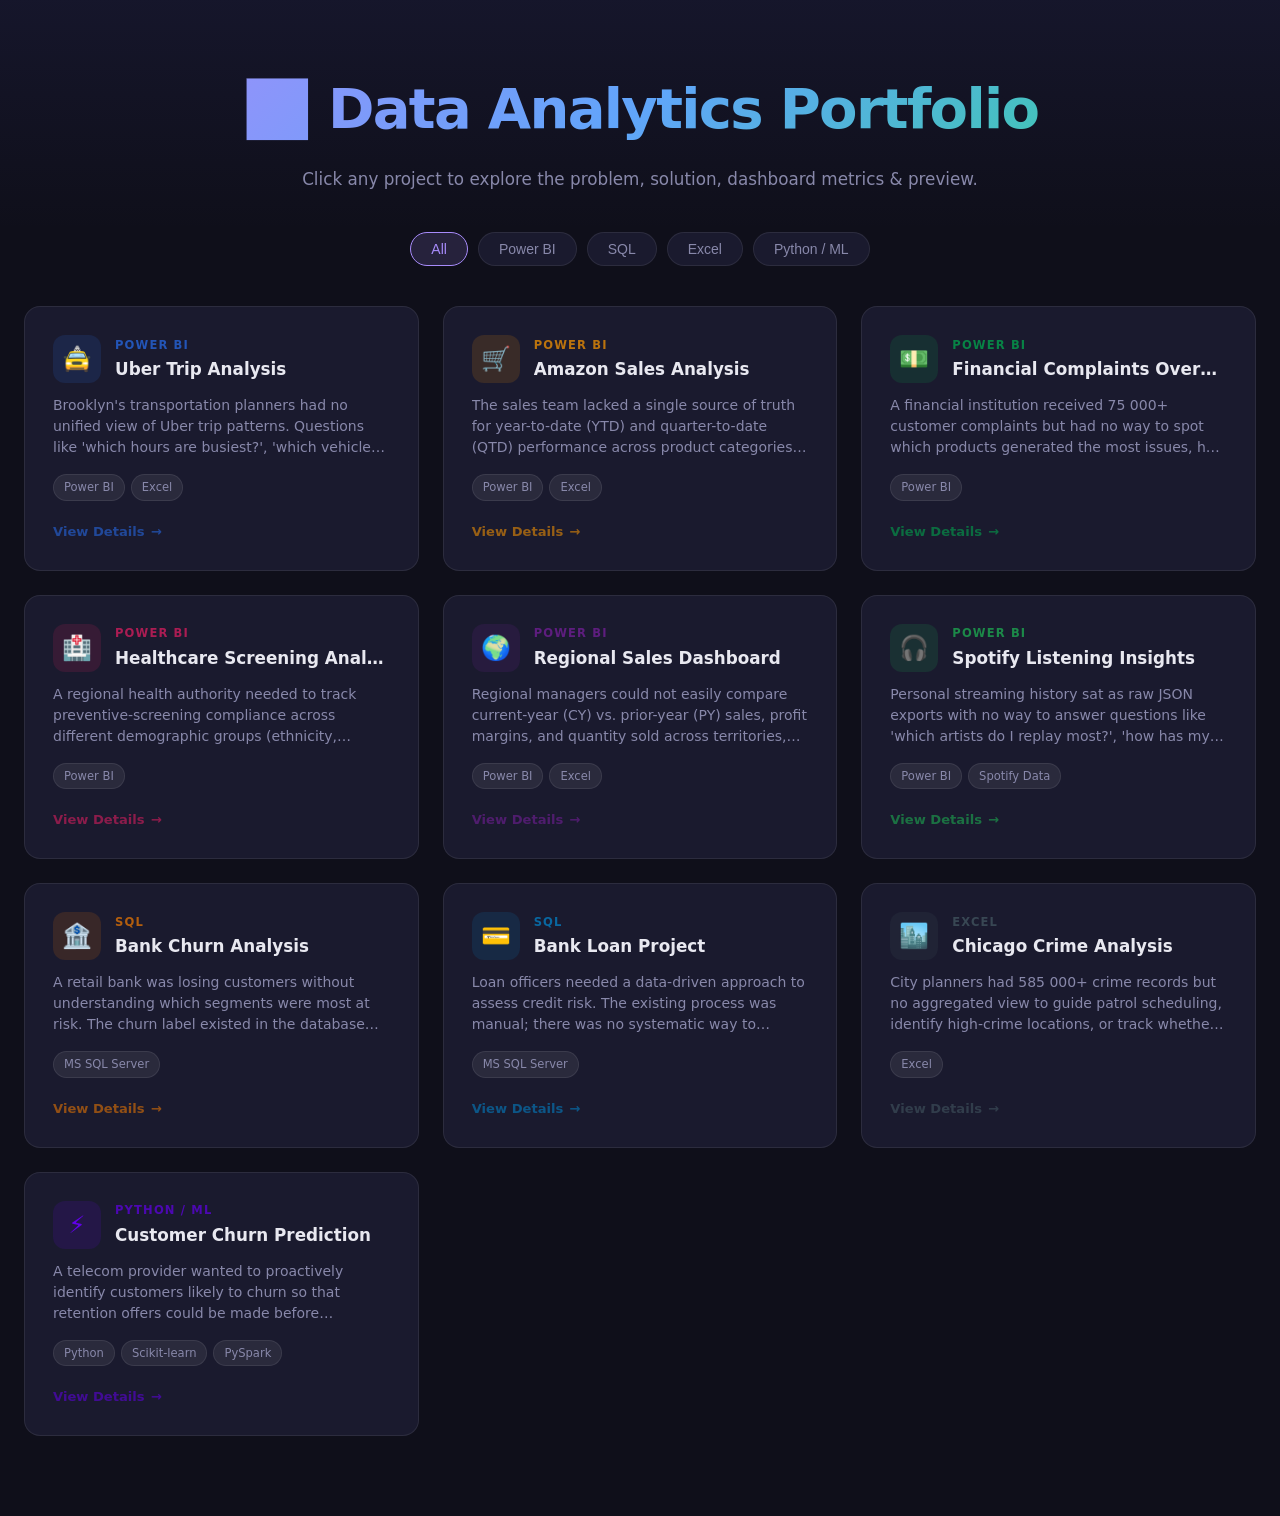
==== index.html @ 2eb37be5 "Add interactive project detail view with problem/solution/dashboard/image sections - index.html: por" ====
<!DOCTYPE html>
<html lang="en">
<head>
  <meta charset="UTF-8" />
  <meta name="viewport" content="width=device-width, initial-scale=1.0" />
  <title>Data Analytics Portfolio</title>
  <link rel="stylesheet" href="styles.css" />
</head>
<body>

  <!-- ── Site Header ─────────────────────────────────────────────── -->
  <header class="site-header">
    <h1>📊 Data Analytics Portfolio</h1>
    <p>Click any project to explore the problem, solution, dashboard metrics &amp; preview.</p>
  </header>

  <!-- ── Category Filter ─────────────────────────────────────────── -->
  <nav class="filter-bar" id="filterBar">
    <button class="filter-btn active" data-cat="All">All</button>
    <button class="filter-btn" data-cat="Power BI">Power BI</button>
    <button class="filter-btn" data-cat="SQL">SQL</button>
    <button class="filter-btn" data-cat="Excel">Excel</button>
    <button class="filter-btn" data-cat="Python / ML">Python / ML</button>
  </nav>

  <!-- ── Projects Grid ────────────────────────────────────────────── -->
  <main class="projects-grid" id="projectsGrid"></main>

  <!-- ── Detail Overlay ──────────────────────────────────────────── -->
  <div class="detail-overlay" id="detailOverlay" role="dialog" aria-modal="true" aria-label="Project detail">
    <div class="detail-panel" id="detailPanel">

      <!-- Header -->
      <div class="detail-header" id="detailHeader">
        <div class="detail-header-top">
          <div class="detail-icon" id="detailIcon"></div>
          <div class="detail-title-block">
            <div class="detail-category" id="detailCategory"></div>
            <div class="detail-title" id="detailTitle"></div>
          </div>
        </div>
        <div class="detail-tools" id="detailTools"></div>
        <button class="close-btn" id="closeBtn" aria-label="Close">✕</button>
      </div>

      <!-- Body -->
      <div class="detail-body">

        <!-- 1. The Problem -->
        <div class="detail-section">
          <div class="detail-section-label">
            <span class="dot" style="background:#f87171;"></span>
            The Problem
          </div>
          <div class="section-box" id="detailProblem"></div>
        </div>

        <!-- 2. How We Solved It -->
        <div class="detail-section">
          <div class="detail-section-label">
            <span class="dot" style="background:#34d399;"></span>
            How We Solved It
          </div>
          <div class="section-box" id="detailSolution"></div>
        </div>

        <!-- 3. Dashboard Metrics -->
        <div class="detail-section">
          <div class="detail-section-label">
            <span class="dot" style="background:#60a5fa;"></span>
            Dashboard Metrics
          </div>
          <div class="stats-grid" id="detailDashboard"></div>
        </div>

        <!-- 4. Dashboard Image -->
        <div class="detail-image-wrap" id="detailImageWrap">
          <img class="detail-image" id="detailImage" src="" alt="Dashboard preview"
               onerror="this.parentElement.innerHTML = '<div class=\'image-fallback\'><span style=\'font-size:2.5rem\'>🖼️</span><span>Dashboard image not available</span></div>';" />
        </div>

      </div><!-- /detail-body -->
    </div><!-- /detail-panel -->
  </div><!-- /detail-overlay -->

  <script src="projects.js"></script>
  <script src="app.js"></script>
</body>
</html>
---- styles.css ----
/* ── Reset & base ─────────────────────────────────────────────────────────── */
*, *::before, *::after { box-sizing: border-box; margin: 0; padding: 0; }

:root {
  --bg: #0f0f1a;
  --surface: #1a1a2e;
  --surface2: #16213e;
  --border: rgba(255,255,255,0.08);
  --text: #e8e8f0;
  --muted: #8888aa;
  --radius: 16px;
  --transition: 0.35s cubic-bezier(0.4,0,0.2,1);
}

html { scroll-behavior: smooth; }

body {
  background: var(--bg);
  color: var(--text);
  font-family: 'Inter', 'Segoe UI', system-ui, sans-serif;
  min-height: 100vh;
  line-height: 1.6;
}

/* ── Header ──────────────────────────────────────────────────────────────── */
.site-header {
  text-align: center;
  padding: 64px 24px 40px;
  background: linear-gradient(180deg, rgba(99,102,241,0.08) 0%, transparent 100%);
}

.site-header h1 {
  font-size: clamp(2rem, 5vw, 3.5rem);
  font-weight: 800;
  letter-spacing: -0.03em;
  background: linear-gradient(135deg, #a78bfa, #60a5fa, #34d399);
  -webkit-background-clip: text;
  -webkit-text-fill-color: transparent;
  background-clip: text;
}

.site-header p {
  color: var(--muted);
  margin-top: 12px;
  font-size: 1.05rem;
}

/* ── Filter tabs ─────────────────────────────────────────────────────────── */
.filter-bar {
  display: flex;
  flex-wrap: wrap;
  gap: 10px;
  justify-content: center;
  padding: 0 24px 40px;
}

.filter-btn {
  background: var(--surface);
  border: 1px solid var(--border);
  color: var(--muted);
  padding: 8px 20px;
  border-radius: 50px;
  cursor: pointer;
  font-size: 0.875rem;
  font-weight: 500;
  transition: var(--transition);
}

.filter-btn:hover,
.filter-btn.active {
  background: rgba(167,139,250,0.15);
  border-color: #a78bfa;
  color: #a78bfa;
}

/* ── Project grid ────────────────────────────────────────────────────────── */
.projects-grid {
  display: grid;
  grid-template-columns: repeat(auto-fill, minmax(300px, 1fr));
  gap: 24px;
  max-width: 1280px;
  margin: 0 auto;
  padding: 0 24px 80px;
}

/* ── Project card ────────────────────────────────────────────────────────── */
.project-card {
  background: var(--surface);
  border: 1px solid var(--border);
  border-radius: var(--radius);
  padding: 28px;
  cursor: pointer;
  transition: var(--transition);
  position: relative;
  overflow: hidden;
  display: flex;
  flex-direction: column;
  gap: 12px;
}

.project-card::before {
  content: '';
  position: absolute;
  inset: 0;
  opacity: 0;
  transition: opacity var(--transition);
  border-radius: var(--radius);
}

.project-card:hover {
  transform: translateY(-6px);
  border-color: rgba(167,139,250,0.4);
  box-shadow: 0 20px 60px rgba(0,0,0,0.4), 0 0 0 1px rgba(167,139,250,0.2);
}

.project-card:hover::before { opacity: 1; }

.card-top {
  display: flex;
  align-items: center;
  gap: 14px;
}

.card-icon {
  width: 48px;
  height: 48px;
  border-radius: 12px;
  display: flex;
  align-items: center;
  justify-content: center;
  font-size: 1.5rem;
  flex-shrink: 0;
}

.card-meta { flex: 1; min-width: 0; }

.card-category {
  font-size: 0.72rem;
  font-weight: 600;
  text-transform: uppercase;
  letter-spacing: 0.1em;
  opacity: 0.7;
  margin-bottom: 2px;
}

.card-title {
  font-size: 1.05rem;
  font-weight: 700;
  white-space: nowrap;
  overflow: hidden;
  text-overflow: ellipsis;
}

.card-description {
  color: var(--muted);
  font-size: 0.875rem;
  line-height: 1.5;
  flex: 1;
  display: -webkit-box;
  -webkit-line-clamp: 3;
  -webkit-box-orient: vertical;
  overflow: hidden;
}

.card-tools {
  display: flex;
  flex-wrap: wrap;
  gap: 6px;
  margin-top: 4px;
}

.tool-tag {
  background: rgba(255,255,255,0.07);
  border: 1px solid var(--border);
  color: var(--muted);
  font-size: 0.72rem;
  padding: 3px 10px;
  border-radius: 50px;
}

.card-cta {
  margin-top: 8px;
  font-size: 0.82rem;
  font-weight: 600;
  display: flex;
  align-items: center;
  gap: 6px;
  opacity: 0.55;
  transition: opacity var(--transition);
}

.project-card:hover .card-cta { opacity: 1; }

/* ── DETAIL OVERLAY ──────────────────────────────────────────────────────── */
.detail-overlay {
  position: fixed;
  inset: 0;
  z-index: 1000;
  display: flex;
  align-items: flex-start;
  justify-content: center;
  overflow-y: auto;
  padding: 24px 16px;
  background: rgba(0,0,0,0.75);
  backdrop-filter: blur(6px);
  opacity: 0;
  pointer-events: none;
  transition: opacity var(--transition);
}

.detail-overlay.open {
  opacity: 1;
  pointer-events: all;
}

.detail-panel {
  background: var(--surface);
  border: 1px solid var(--border);
  border-radius: 24px;
  width: 100%;
  max-width: 820px;
  overflow: hidden;
  transform: translateY(40px) scale(0.97);
  transition: transform var(--transition);
  margin: auto;
}

.detail-overlay.open .detail-panel {
  transform: translateY(0) scale(1);
}

/* Panel header */
.detail-header {
  padding: 36px 40px 28px;
  position: relative;
  border-bottom: 1px solid var(--border);
}

.detail-header-top {
  display: flex;
  align-items: center;
  gap: 18px;
  margin-bottom: 16px;
}

.detail-icon {
  width: 64px;
  height: 64px;
  border-radius: 16px;
  display: flex;
  align-items: center;
  justify-content: center;
  font-size: 2rem;
  flex-shrink: 0;
}

.detail-title-block { flex: 1; }

.detail-category {
  font-size: 0.72rem;
  font-weight: 700;
  text-transform: uppercase;
  letter-spacing: 0.12em;
  opacity: 0.6;
  margin-bottom: 4px;
}

.detail-title {
  font-size: clamp(1.3rem, 3vw, 1.9rem);
  font-weight: 800;
  letter-spacing: -0.02em;
}

.detail-tools {
  display: flex;
  flex-wrap: wrap;
  gap: 8px;
}

.detail-tool-tag {
  background: rgba(255,255,255,0.06);
  border: 1px solid var(--border);
  color: var(--muted);
  font-size: 0.78rem;
  padding: 4px 14px;
  border-radius: 50px;
}

.close-btn {
  position: absolute;
  top: 20px;
  right: 20px;
  background: rgba(255,255,255,0.07);
  border: 1px solid var(--border);
  color: var(--text);
  width: 36px;
  height: 36px;
  border-radius: 50%;
  cursor: pointer;
  font-size: 1.1rem;
  display: flex;
  align-items: center;
  justify-content: center;
  transition: background var(--transition);
}

.close-btn:hover { background: rgba(255,255,255,0.14); }

/* Panel body */
.detail-body { padding: 0 40px 40px; }

/* Section block */
.detail-section {
  margin-top: 36px;
}

.detail-section-label {
  display: flex;
  align-items: center;
  gap: 10px;
  font-size: 0.72rem;
  font-weight: 700;
  text-transform: uppercase;
  letter-spacing: 0.14em;
  color: var(--muted);
  margin-bottom: 14px;
}

.detail-section-label .dot {
  width: 6px;
  height: 6px;
  border-radius: 50%;
}

.section-box {
  background: var(--surface2);
  border: 1px solid var(--border);
  border-radius: 14px;
  padding: 22px 24px;
  color: var(--text);
  font-size: 0.95rem;
  line-height: 1.75;
}

/* Dashboard stats row */
.stats-grid {
  display: grid;
  grid-template-columns: repeat(auto-fit, minmax(160px, 1fr));
  gap: 14px;
}

.stat-card {
  background: var(--surface2);
  border: 1px solid var(--border);
  border-radius: 14px;
  padding: 20px 18px;
  text-align: center;
  position: relative;
  overflow: hidden;
}

.stat-card::after {
  content: '';
  position: absolute;
  bottom: 0;
  left: 0;
  right: 0;
  height: 3px;
}

.stat-value {
  font-size: 1.65rem;
  font-weight: 800;
  letter-spacing: -0.02em;
  margin-bottom: 4px;
}

.stat-label {
  font-size: 0.75rem;
  color: var(--muted);
  font-weight: 500;
}

/* Dashboard image */
.detail-image-wrap {
  margin-top: 36px;
  border-radius: 16px;
  overflow: hidden;
  border: 1px solid var(--border);
  position: relative;
}

.detail-image-wrap::before {
  content: 'Dashboard Preview';
  position: absolute;
  top: 14px;
  left: 14px;
  background: rgba(0,0,0,0.6);
  color: #fff;
  font-size: 0.72rem;
  font-weight: 600;
  letter-spacing: 0.08em;
  text-transform: uppercase;
  padding: 4px 12px;
  border-radius: 50px;
  z-index: 1;
  backdrop-filter: blur(4px);
}

.detail-image {
  width: 100%;
  display: block;
  max-height: 420px;
  object-fit: cover;
  object-position: top;
  transition: transform 0.6s ease;
}

.detail-image-wrap:hover .detail-image { transform: scale(1.02); }

.image-fallback {
  width: 100%;
  height: 240px;
  display: flex;
  align-items: center;
  justify-content: center;
  flex-direction: column;
  gap: 12px;
  color: var(--muted);
  background: var(--surface2);
}

/* ── Responsive ──────────────────────────────────────────────────────────── */
@media (max-width: 600px) {
  .detail-header,
  .detail-body { padding-left: 24px; padding-right: 24px; }
  .stats-grid { grid-template-columns: 1fr 1fr; }
  .detail-header-top { flex-wrap: wrap; }
}
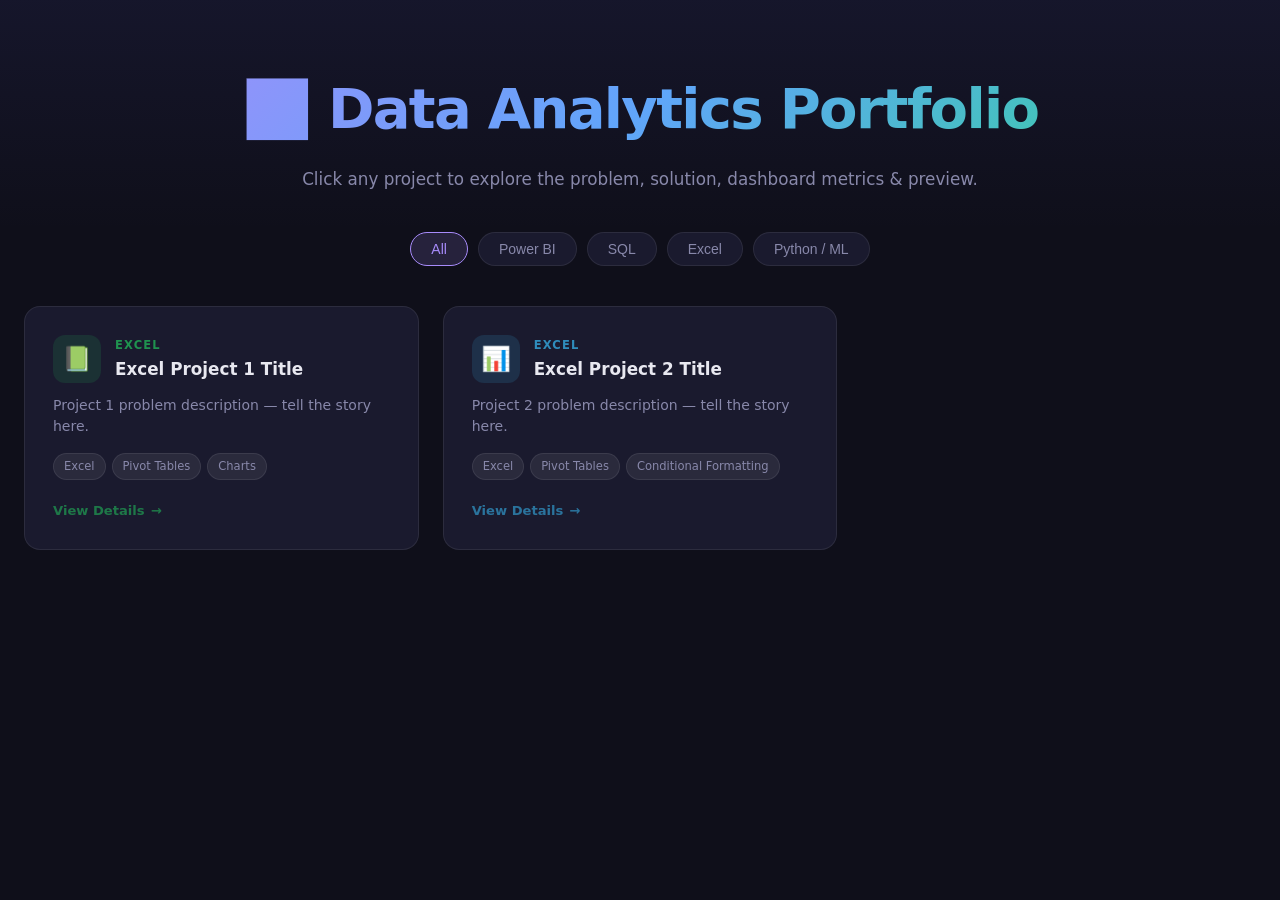
==== commit 1f7590c2: "Restructure detail view: Problem → Dataset → Dashboard → Conclusion - Renamed "How We Solved It" sec" ====
--- a/index.html
+++ b/index.html
@@ -52,23 +52,23 @@
             <span class="dot" style="background:#f87171;"></span>
             The Problem
           </div>
-          <div class="section-box" id="detailProblem"></div>
+          <div class="section-box story-box" id="detailProblem"></div>
         </div>
 
-        <!-- 2. How We Solved It -->
+        <!-- 2. Dataset -->
         <div class="detail-section">
           <div class="detail-section-label">
-            <span class="dot" style="background:#34d399;"></span>
-            How We Solved It
+            <span class="dot" style="background:#fb923c;"></span>
+            Dataset
           </div>
-          <div class="section-box" id="detailSolution"></div>
+          <div class="section-box" id="detailDataset"></div>
         </div>
 
-        <!-- 3. Dashboard Metrics -->
+        <!-- 3. Dashboard -->
         <div class="detail-section">
           <div class="detail-section-label">
             <span class="dot" style="background:#60a5fa;"></span>
-            Dashboard Metrics
+            Dashboard
           </div>
           <div class="stats-grid" id="detailDashboard"></div>
         </div>
@@ -79,6 +79,15 @@
                onerror="this.parentElement.innerHTML = '<div class=\'image-fallback\'><span style=\'font-size:2.5rem\'>🖼️</span><span>Dashboard image not available</span></div>';" />
         </div>
 
+        <!-- 5. Conclusion -->
+        <div class="detail-section">
+          <div class="detail-section-label">
+            <span class="dot" style="background:#34d399;"></span>
+            Conclusion
+          </div>
+          <div class="section-box" id="detailConclusion"></div>
+        </div>
+
       </div><!-- /detail-body -->
     </div><!-- /detail-panel -->
   </div><!-- /detail-overlay -->
--- a/styles.css
+++ b/styles.css
@@ -340,6 +340,15 @@
   color: var(--text);
   font-size: 0.95rem;
   line-height: 1.75;
+}
+
+/* Story-style problem box — slightly larger text, italic quote feel */
+.story-box {
+  font-size: 1rem;
+  line-height: 1.85;
+  border-left: 3px solid #f87171;
+  font-style: italic;
+  color: #d1d1e0;
 }
 
 /* Dashboard stats row */
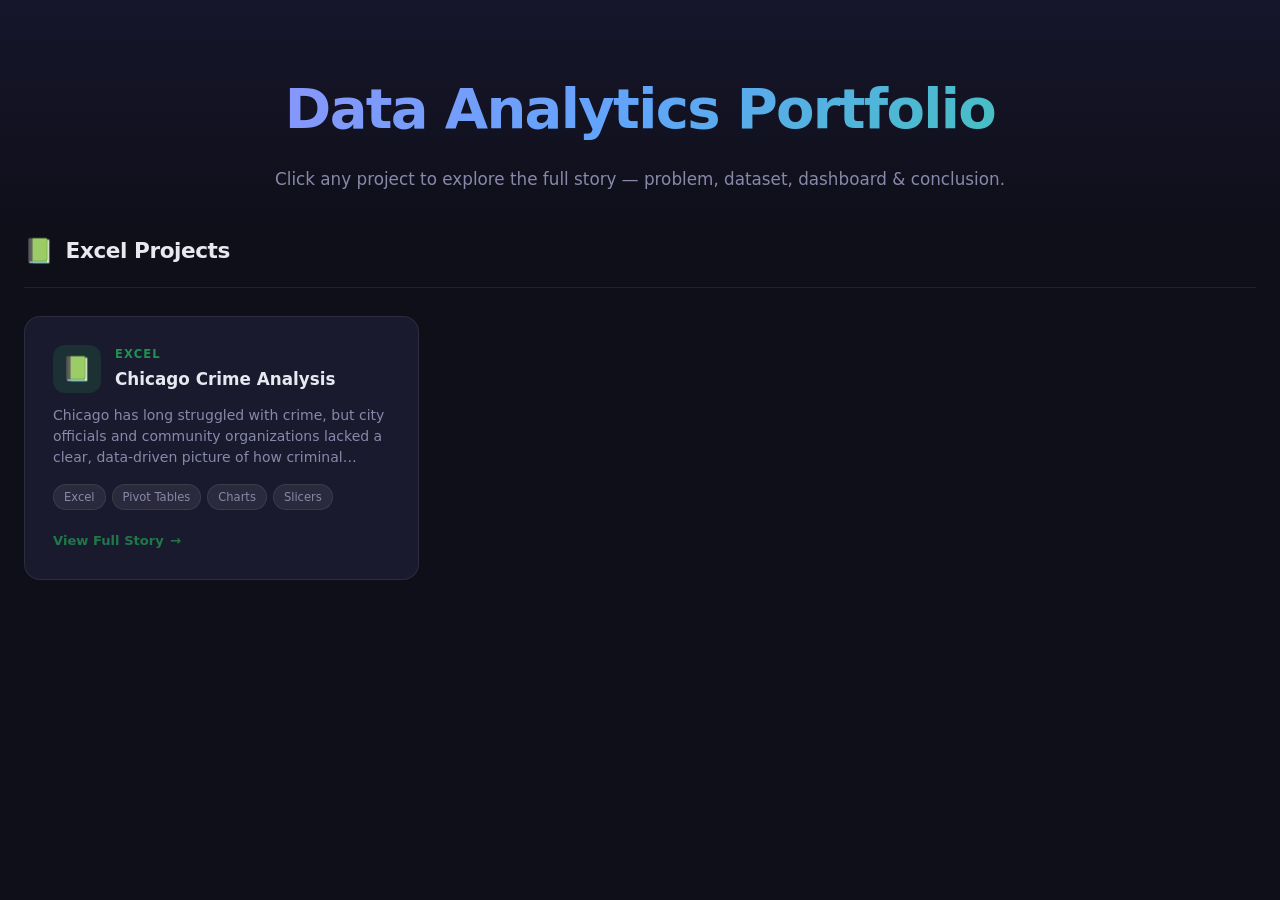
==== commit cacc2d4d: "Redesign portfolio: category sections, remove filter bar, add Chicago Crime Analysis - Removed filte" ====
--- a/index.html
+++ b/index.html
@@ -10,21 +10,12 @@
 
   <!-- ── Site Header ─────────────────────────────────────────────── -->
   <header class="site-header">
-    <h1>📊 Data Analytics Portfolio</h1>
-    <p>Click any project to explore the problem, solution, dashboard metrics &amp; preview.</p>
+    <h1>Data Analytics Portfolio</h1>
+    <p>Click any project to explore the full story — problem, dataset, dashboard &amp; conclusion.</p>
   </header>
 
-  <!-- ── Category Filter ─────────────────────────────────────────── -->
-  <nav class="filter-bar" id="filterBar">
-    <button class="filter-btn active" data-cat="All">All</button>
-    <button class="filter-btn" data-cat="Power BI">Power BI</button>
-    <button class="filter-btn" data-cat="SQL">SQL</button>
-    <button class="filter-btn" data-cat="Excel">Excel</button>
-    <button class="filter-btn" data-cat="Python / ML">Python / ML</button>
-  </nav>
-
-  <!-- ── Projects Grid ────────────────────────────────────────────── -->
-  <main class="projects-grid" id="projectsGrid"></main>
+  <!-- ── Portfolio ────────────────────────────────────────────────── -->
+  <main class="portfolio-root" id="portfolioRoot"></main>
 
   <!-- ── Detail Overlay ──────────────────────────────────────────── -->
   <div class="detail-overlay" id="detailOverlay" role="dialog" aria-modal="true" aria-label="Project detail">
--- a/styles.css
+++ b/styles.css
@@ -45,42 +45,41 @@
   font-size: 1.05rem;
 }
 
-/* ── Filter tabs ─────────────────────────────────────────────────────────── */
-.filter-bar {
-  display: flex;
-  flex-wrap: wrap;
-  gap: 10px;
-  justify-content: center;
-  padding: 0 24px 40px;
-}
-
-.filter-btn {
-  background: var(--surface);
-  border: 1px solid var(--border);
-  color: var(--muted);
-  padding: 8px 20px;
-  border-radius: 50px;
-  cursor: pointer;
-  font-size: 0.875rem;
-  font-weight: 500;
-  transition: var(--transition);
-}
-
-.filter-btn:hover,
-.filter-btn.active {
-  background: rgba(167,139,250,0.15);
-  border-color: #a78bfa;
-  color: #a78bfa;
-}
-
-/* ── Project grid ────────────────────────────────────────────────────────── */
-.projects-grid {
+/* ── Portfolio root ───────────────────────────────────────────────────────── */
+.portfolio-root {
+  max-width: 1280px;
+  margin: 0 auto;
+  padding: 0 24px 100px;
+  display: flex;
+  flex-direction: column;
+  gap: 72px;
+}
+
+/* ── Category section ────────────────────────────────────────────────────── */
+.category-section {}
+
+.category-heading {
+  display: flex;
+  align-items: center;
+  gap: 12px;
+  font-size: 1.35rem;
+  font-weight: 800;
+  letter-spacing: -0.02em;
+  color: var(--text);
+  margin-bottom: 28px;
+  padding-bottom: 16px;
+  border-bottom: 1px solid var(--border);
+}
+
+.cat-icon {
+  font-size: 1.5rem;
+}
+
+/* ── Category card grid ──────────────────────────────────────────────────── */
+.category-grid {
   display: grid;
   grid-template-columns: repeat(auto-fill, minmax(300px, 1fr));
   gap: 24px;
-  max-width: 1280px;
-  margin: 0 auto;
-  padding: 0 24px 80px;
 }
 
 /* ── Project card ────────────────────────────────────────────────────────── */
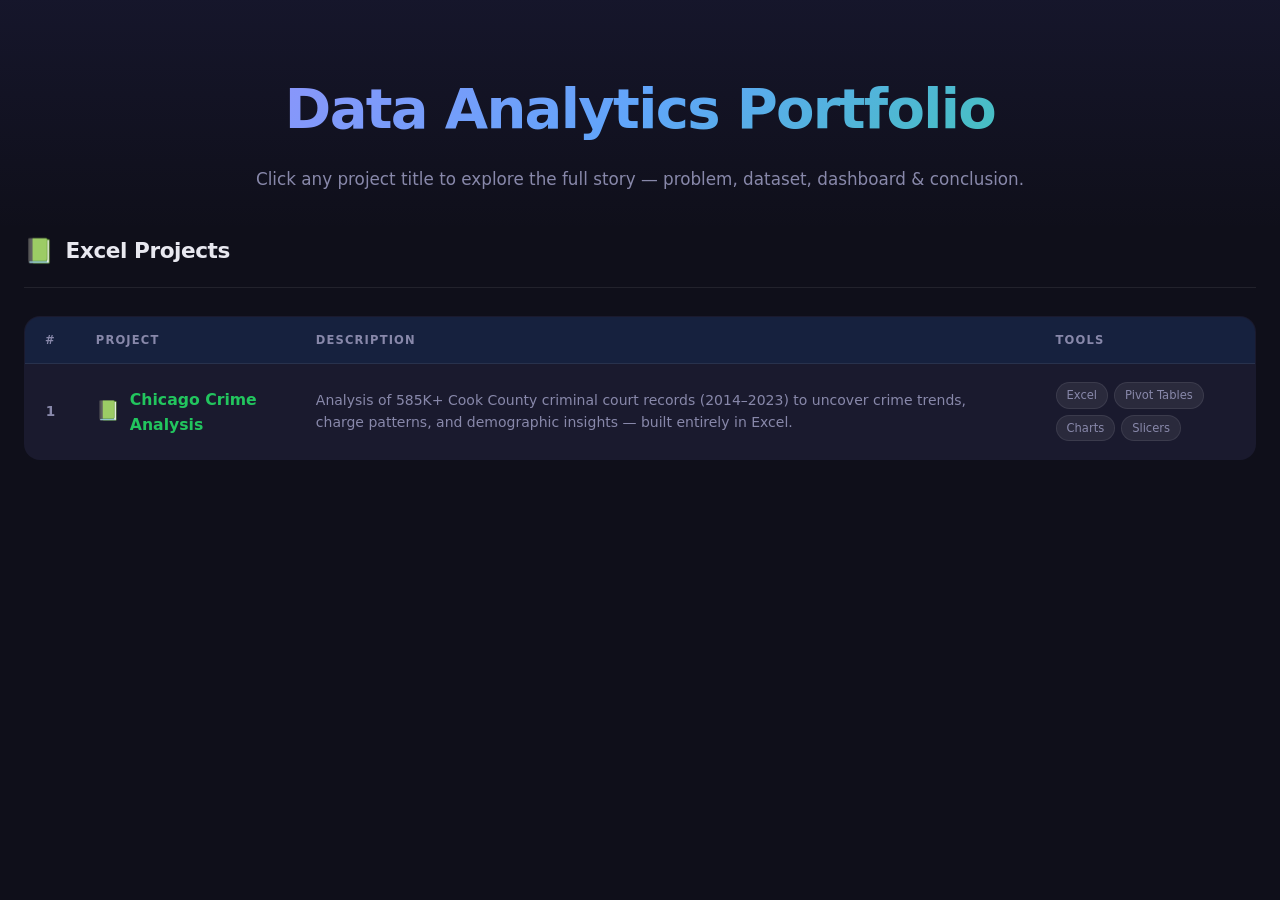
==== commit 8d05d2f8: "Add Excel project table layout and Chicago Crime Analysis detail page - Replaced card grid with a cl" ====
--- a/index.html
+++ b/index.html
@@ -11,78 +11,12 @@
   <!-- ── Site Header ─────────────────────────────────────────────── -->
   <header class="site-header">
     <h1>Data Analytics Portfolio</h1>
-    <p>Click any project to explore the full story — problem, dataset, dashboard &amp; conclusion.</p>
+    <p>Click any project title to explore the full story — problem, dataset, dashboard &amp; conclusion.</p>
   </header>
 
   <!-- ── Portfolio ────────────────────────────────────────────────── -->
   <main class="portfolio-root" id="portfolioRoot"></main>
 
-  <!-- ── Detail Overlay ──────────────────────────────────────────── -->
-  <div class="detail-overlay" id="detailOverlay" role="dialog" aria-modal="true" aria-label="Project detail">
-    <div class="detail-panel" id="detailPanel">
-
-      <!-- Header -->
-      <div class="detail-header" id="detailHeader">
-        <div class="detail-header-top">
-          <div class="detail-icon" id="detailIcon"></div>
-          <div class="detail-title-block">
-            <div class="detail-category" id="detailCategory"></div>
-            <div class="detail-title" id="detailTitle"></div>
-          </div>
-        </div>
-        <div class="detail-tools" id="detailTools"></div>
-        <button class="close-btn" id="closeBtn" aria-label="Close">✕</button>
-      </div>
-
-      <!-- Body -->
-      <div class="detail-body">
-
-        <!-- 1. The Problem -->
-        <div class="detail-section">
-          <div class="detail-section-label">
-            <span class="dot" style="background:#f87171;"></span>
-            The Problem
-          </div>
-          <div class="section-box story-box" id="detailProblem"></div>
-        </div>
-
-        <!-- 2. Dataset -->
-        <div class="detail-section">
-          <div class="detail-section-label">
-            <span class="dot" style="background:#fb923c;"></span>
-            Dataset
-          </div>
-          <div class="section-box" id="detailDataset"></div>
-        </div>
-
-        <!-- 3. Dashboard -->
-        <div class="detail-section">
-          <div class="detail-section-label">
-            <span class="dot" style="background:#60a5fa;"></span>
-            Dashboard
-          </div>
-          <div class="stats-grid" id="detailDashboard"></div>
-        </div>
-
-        <!-- 4. Dashboard Image -->
-        <div class="detail-image-wrap" id="detailImageWrap">
-          <img class="detail-image" id="detailImage" src="" alt="Dashboard preview"
-               onerror="this.parentElement.innerHTML = '<div class=\'image-fallback\'><span style=\'font-size:2.5rem\'>🖼️</span><span>Dashboard image not available</span></div>';" />
-        </div>
-
-        <!-- 5. Conclusion -->
-        <div class="detail-section">
-          <div class="detail-section-label">
-            <span class="dot" style="background:#34d399;"></span>
-            Conclusion
-          </div>
-          <div class="section-box" id="detailConclusion"></div>
-        </div>
-
-      </div><!-- /detail-body -->
-    </div><!-- /detail-panel -->
-  </div><!-- /detail-overlay -->
-
   <script src="projects.js"></script>
   <script src="app.js"></script>
 </body>
--- a/styles.css
+++ b/styles.css
@@ -56,8 +56,6 @@
 }
 
 /* ── Category section ────────────────────────────────────────────────────── */
-.category-section {}
-
 .category-heading {
   display: flex;
   align-items: center;
@@ -71,101 +69,85 @@
   border-bottom: 1px solid var(--border);
 }
 
-.cat-icon {
-  font-size: 1.5rem;
-}
+.cat-icon { font-size: 1.5rem; }
 
-/* ── Category card grid ──────────────────────────────────────────────────── */
-.category-grid {
-  display: grid;
-  grid-template-columns: repeat(auto-fill, minmax(300px, 1fr));
-  gap: 24px;
-}
-
-/* ── Project card ────────────────────────────────────────────────────────── */
-.project-card {
+/* ── Projects table ──────────────────────────────────────────────────────── */
+.projects-table {
+  width: 100%;
+  border-collapse: collapse;
   background: var(--surface);
   border: 1px solid var(--border);
   border-radius: var(--radius);
-  padding: 28px;
-  cursor: pointer;
-  transition: var(--transition);
-  position: relative;
-  overflow: hidden;
-  display: flex;
-  flex-direction: column;
-  gap: 12px;
-}
-
-.project-card::before {
-  content: '';
-  position: absolute;
-  inset: 0;
-  opacity: 0;
-  transition: opacity var(--transition);
-  border-radius: var(--radius);
-}
-
-.project-card:hover {
-  transform: translateY(-6px);
-  border-color: rgba(167,139,250,0.4);
-  box-shadow: 0 20px 60px rgba(0,0,0,0.4), 0 0 0 1px rgba(167,139,250,0.2);
-}
-
-.project-card:hover::before { opacity: 1; }
-
-.card-top {
-  display: flex;
-  align-items: center;
-  gap: 14px;
-}
-
-.card-icon {
-  width: 48px;
-  height: 48px;
-  border-radius: 12px;
-  display: flex;
-  align-items: center;
-  justify-content: center;
-  font-size: 1.5rem;
-  flex-shrink: 0;
-}
-
-.card-meta { flex: 1; min-width: 0; }
-
-.card-category {
-  font-size: 0.72rem;
-  font-weight: 600;
-  text-transform: uppercase;
-  letter-spacing: 0.1em;
-  opacity: 0.7;
-  margin-bottom: 2px;
-}
-
-.card-title {
-  font-size: 1.05rem;
-  font-weight: 700;
-  white-space: nowrap;
-  overflow: hidden;
-  text-overflow: ellipsis;
-}
-
-.card-description {
-  color: var(--muted);
-  font-size: 0.875rem;
-  line-height: 1.5;
-  flex: 1;
-  display: -webkit-box;
-  -webkit-line-clamp: 3;
-  -webkit-box-orient: vertical;
   overflow: hidden;
 }
 
-.card-tools {
+.projects-table thead tr {
+  background: var(--surface2);
+  border-bottom: 1px solid var(--border);
+}
+
+.projects-table th {
+  padding: 14px 20px;
+  text-align: left;
+  font-size: 0.72rem;
+  font-weight: 700;
+  text-transform: uppercase;
+  letter-spacing: 0.1em;
+  color: var(--muted);
+}
+
+.th-num  { width: 48px; }
+.th-title { width: 220px; }
+.th-desc  { }
+.th-tools { width: 220px; }
+
+.projects-table tbody tr {
+  border-bottom: 1px solid var(--border);
+  transition: background var(--transition);
+}
+
+.projects-table tbody tr:last-child { border-bottom: none; }
+
+.projects-table tbody tr:hover { background: rgba(255,255,255,0.03); }
+
+.projects-table td {
+  padding: 18px 20px;
+  vertical-align: middle;
+}
+
+.td-num {
+  color: var(--muted);
+  font-size: 0.85rem;
+  font-weight: 600;
+  text-align: center;
+}
+
+.td-title { }
+
+.proj-link {
+  display: flex;
+  align-items: center;
+  gap: 10px;
+  text-decoration: none;
+  font-weight: 700;
+  font-size: 0.98rem;
+  transition: opacity var(--transition);
+}
+
+.proj-link:hover { opacity: 0.8; text-decoration: underline; }
+
+.proj-icon-small { font-size: 1.2rem; flex-shrink: 0; }
+
+.td-desc {
+  color: var(--muted);
+  font-size: 0.875rem;
+  line-height: 1.55;
+}
+
+.td-tools {
   display: flex;
   flex-wrap: wrap;
   gap: 6px;
-  margin-top: 4px;
 }
 
 .tool-tag {
@@ -175,273 +157,17 @@
   font-size: 0.72rem;
   padding: 3px 10px;
   border-radius: 50px;
-}
-
-.card-cta {
-  margin-top: 8px;
-  font-size: 0.82rem;
-  font-weight: 600;
-  display: flex;
-  align-items: center;
-  gap: 6px;
-  opacity: 0.55;
-  transition: opacity var(--transition);
-}
-
-.project-card:hover .card-cta { opacity: 1; }
-
-/* ── DETAIL OVERLAY ──────────────────────────────────────────────────────── */
-.detail-overlay {
-  position: fixed;
-  inset: 0;
-  z-index: 1000;
-  display: flex;
-  align-items: flex-start;
-  justify-content: center;
-  overflow-y: auto;
-  padding: 24px 16px;
-  background: rgba(0,0,0,0.75);
-  backdrop-filter: blur(6px);
-  opacity: 0;
-  pointer-events: none;
-  transition: opacity var(--transition);
-}
-
-.detail-overlay.open {
-  opacity: 1;
-  pointer-events: all;
-}
-
-.detail-panel {
-  background: var(--surface);
-  border: 1px solid var(--border);
-  border-radius: 24px;
-  width: 100%;
-  max-width: 820px;
-  overflow: hidden;
-  transform: translateY(40px) scale(0.97);
-  transition: transform var(--transition);
-  margin: auto;
-}
-
-.detail-overlay.open .detail-panel {
-  transform: translateY(0) scale(1);
-}
-
-/* Panel header */
-.detail-header {
-  padding: 36px 40px 28px;
-  position: relative;
-  border-bottom: 1px solid var(--border);
-}
-
-.detail-header-top {
-  display: flex;
-  align-items: center;
-  gap: 18px;
-  margin-bottom: 16px;
-}
-
-.detail-icon {
-  width: 64px;
-  height: 64px;
-  border-radius: 16px;
-  display: flex;
-  align-items: center;
-  justify-content: center;
-  font-size: 2rem;
-  flex-shrink: 0;
-}
-
-.detail-title-block { flex: 1; }
-
-.detail-category {
-  font-size: 0.72rem;
-  font-weight: 700;
-  text-transform: uppercase;
-  letter-spacing: 0.12em;
-  opacity: 0.6;
-  margin-bottom: 4px;
-}
-
-.detail-title {
-  font-size: clamp(1.3rem, 3vw, 1.9rem);
-  font-weight: 800;
-  letter-spacing: -0.02em;
-}
-
-.detail-tools {
-  display: flex;
-  flex-wrap: wrap;
-  gap: 8px;
-}
-
-.detail-tool-tag {
-  background: rgba(255,255,255,0.06);
-  border: 1px solid var(--border);
-  color: var(--muted);
-  font-size: 0.78rem;
-  padding: 4px 14px;
-  border-radius: 50px;
-}
-
-.close-btn {
-  position: absolute;
-  top: 20px;
-  right: 20px;
-  background: rgba(255,255,255,0.07);
-  border: 1px solid var(--border);
-  color: var(--text);
-  width: 36px;
-  height: 36px;
-  border-radius: 50%;
-  cursor: pointer;
-  font-size: 1.1rem;
-  display: flex;
-  align-items: center;
-  justify-content: center;
-  transition: background var(--transition);
-}
-
-.close-btn:hover { background: rgba(255,255,255,0.14); }
-
-/* Panel body */
-.detail-body { padding: 0 40px 40px; }
-
-/* Section block */
-.detail-section {
-  margin-top: 36px;
-}
-
-.detail-section-label {
-  display: flex;
-  align-items: center;
-  gap: 10px;
-  font-size: 0.72rem;
-  font-weight: 700;
-  text-transform: uppercase;
-  letter-spacing: 0.14em;
-  color: var(--muted);
-  margin-bottom: 14px;
-}
-
-.detail-section-label .dot {
-  width: 6px;
-  height: 6px;
-  border-radius: 50%;
-}
-
-.section-box {
-  background: var(--surface2);
-  border: 1px solid var(--border);
-  border-radius: 14px;
-  padding: 22px 24px;
-  color: var(--text);
-  font-size: 0.95rem;
-  line-height: 1.75;
-}
-
-/* Story-style problem box — slightly larger text, italic quote feel */
-.story-box {
-  font-size: 1rem;
-  line-height: 1.85;
-  border-left: 3px solid #f87171;
-  font-style: italic;
-  color: #d1d1e0;
-}
-
-/* Dashboard stats row */
-.stats-grid {
-  display: grid;
-  grid-template-columns: repeat(auto-fit, minmax(160px, 1fr));
-  gap: 14px;
-}
-
-.stat-card {
-  background: var(--surface2);
-  border: 1px solid var(--border);
-  border-radius: 14px;
-  padding: 20px 18px;
-  text-align: center;
-  position: relative;
-  overflow: hidden;
-}
-
-.stat-card::after {
-  content: '';
-  position: absolute;
-  bottom: 0;
-  left: 0;
-  right: 0;
-  height: 3px;
-}
-
-.stat-value {
-  font-size: 1.65rem;
-  font-weight: 800;
-  letter-spacing: -0.02em;
-  margin-bottom: 4px;
-}
-
-.stat-label {
-  font-size: 0.75rem;
-  color: var(--muted);
-  font-weight: 500;
-}
-
-/* Dashboard image */
-.detail-image-wrap {
-  margin-top: 36px;
-  border-radius: 16px;
-  overflow: hidden;
-  border: 1px solid var(--border);
-  position: relative;
-}
-
-.detail-image-wrap::before {
-  content: 'Dashboard Preview';
-  position: absolute;
-  top: 14px;
-  left: 14px;
-  background: rgba(0,0,0,0.6);
-  color: #fff;
-  font-size: 0.72rem;
-  font-weight: 600;
-  letter-spacing: 0.08em;
-  text-transform: uppercase;
-  padding: 4px 12px;
-  border-radius: 50px;
-  z-index: 1;
-  backdrop-filter: blur(4px);
-}
-
-.detail-image {
-  width: 100%;
-  display: block;
-  max-height: 420px;
-  object-fit: cover;
-  object-position: top;
-  transition: transform 0.6s ease;
-}
-
-.detail-image-wrap:hover .detail-image { transform: scale(1.02); }
-
-.image-fallback {
-  width: 100%;
-  height: 240px;
-  display: flex;
-  align-items: center;
-  justify-content: center;
-  flex-direction: column;
-  gap: 12px;
-  color: var(--muted);
-  background: var(--surface2);
+  white-space: nowrap;
 }
 
 /* ── Responsive ──────────────────────────────────────────────────────────── */
-@media (max-width: 600px) {
-  .detail-header,
-  .detail-body { padding-left: 24px; padding-right: 24px; }
-  .stats-grid { grid-template-columns: 1fr 1fr; }
-  .detail-header-top { flex-wrap: wrap; }
+@media (max-width: 768px) {
+  .th-tools, .td-tools { display: none; }
+  .th-num, .td-num { display: none; }
+  .projects-table th, .projects-table td { padding: 14px 16px; }
 }
+
+@media (max-width: 480px) {
+  .portfolio-root { padding: 0 16px 60px; }
+  .site-header { padding: 40px 16px 28px; }
+}
